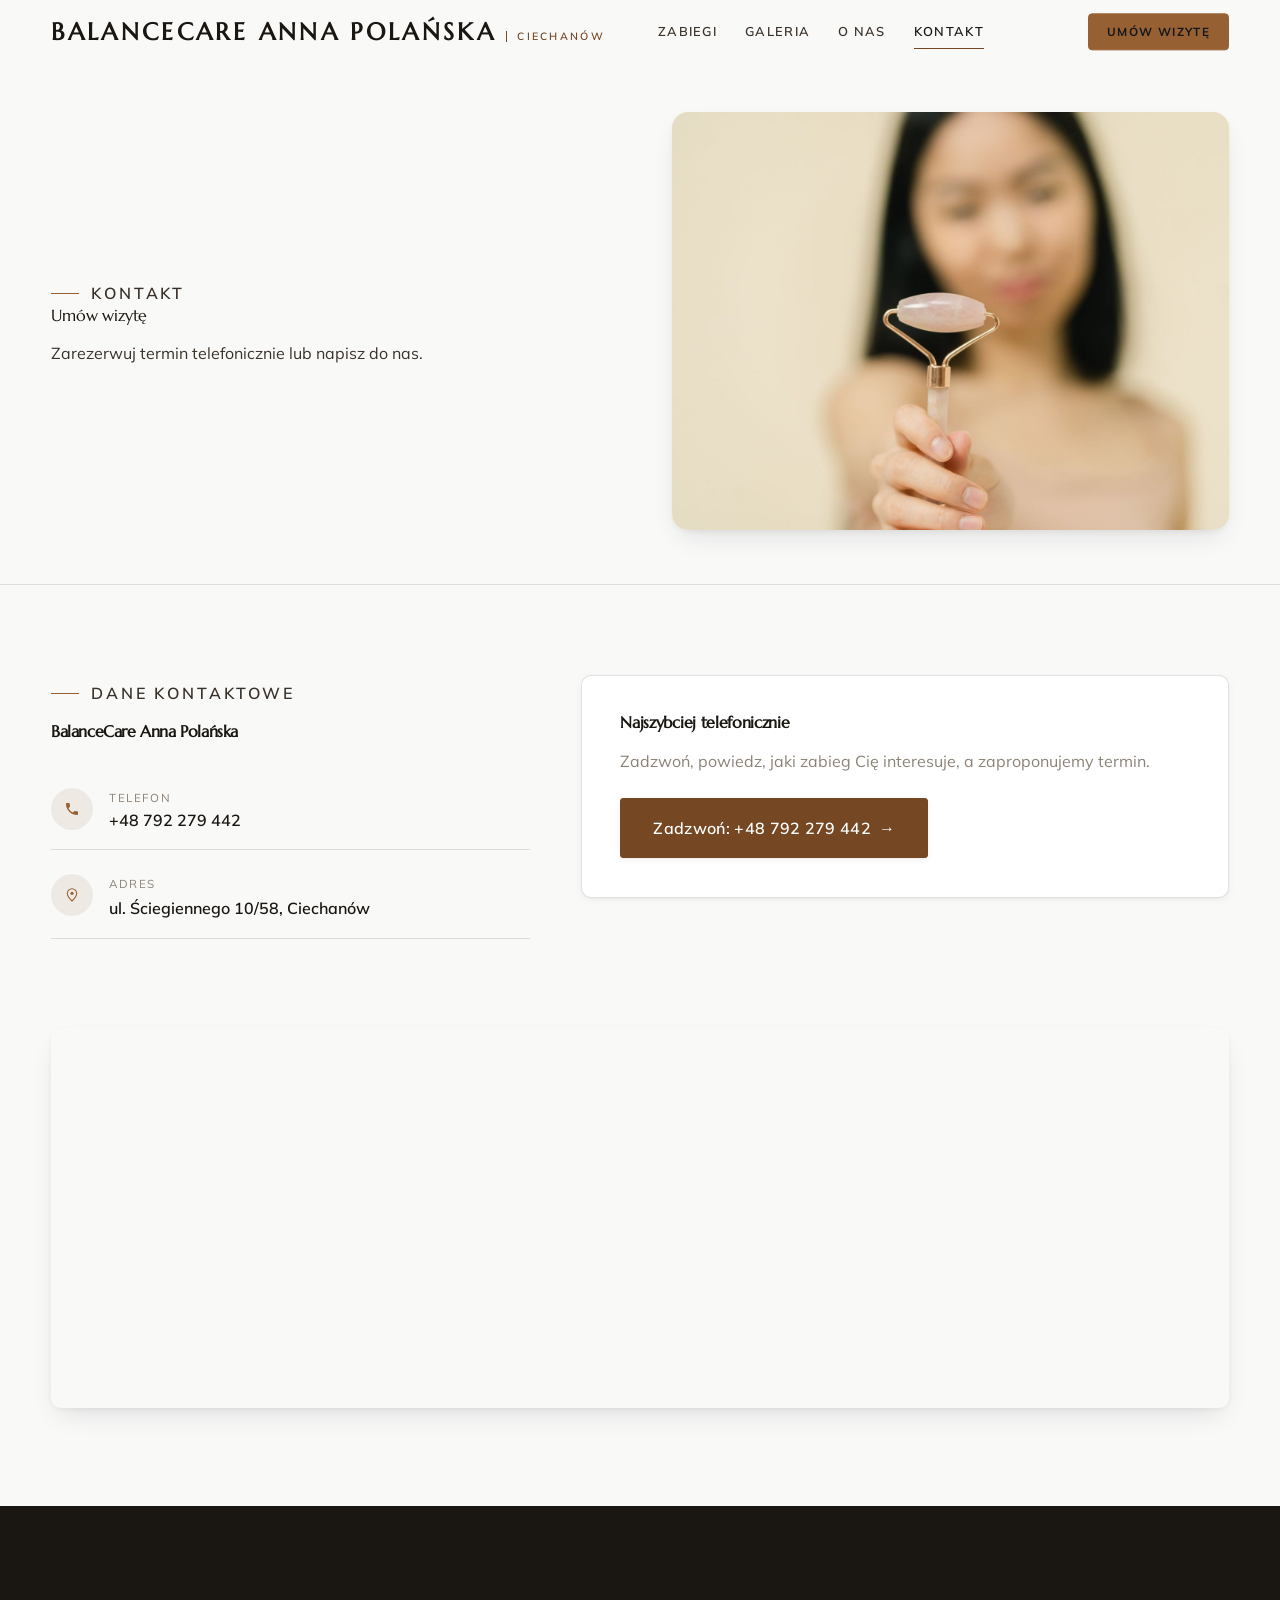
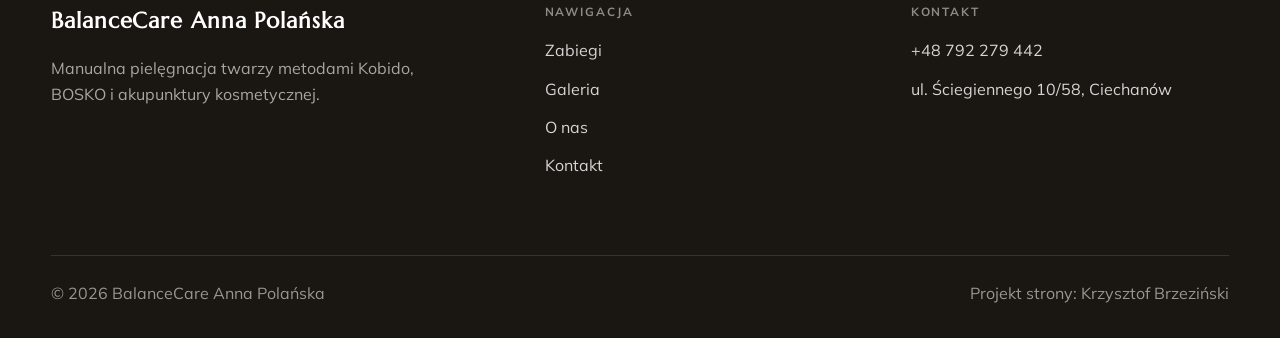
==== kontakt.html @ 8b0e12c5 "Strona demo: balance-care-anna-polanska" ====
<!DOCTYPE html>
<html lang="pl">
<head>
<meta charset="UTF-8">
<meta name="viewport" content="width=device-width, initial-scale=1.0">
<title>Kontakt - BalanceCare Anna Polańska</title>
<meta name="description" content="Kontakt BalanceCare Anna Polańska - ul. Ściegiennego 10/58, Ciechanów">
<link rel="preconnect" href="https://fonts.googleapis.com">
<link rel="preconnect" href="https://fonts.gstatic.com" crossorigin>
<link href="https://fonts.googleapis.com/css2?family=Marcellus&family=Mulish:wght@400;500;600;700&display=swap" rel="stylesheet">
<link rel="stylesheet" href="assets/styles.css">
</head>
<body>

<header class="nav">
  <div class="wrap nav-inner">
    <a class="brand" href="index.html"><span class="name">BalanceCare Anna Polańska</span><span class="sub">Ciechanów</span></a>
    <nav class="nav-links">
      <a href="oferta.html">Zabiegi</a>
      <a href="realizacje.html">Galeria</a>
      <a href="o-nas.html">O nas</a>
      <a href="kontakt.html" class="active">Kontakt</a>
      <a href="kontakt.html" class="btn btn-accent">Umów wizytę</a>
    </nav>
    <button class="nav-toggle" aria-label="Menu"><span></span><span></span><span></span></button>
  </div>
</header>

<section class="pagehead pagehead-soft">
  <div class="wrap">
    <figure class="ph-fig reveal"><img src="img/g2.jpg" alt="BalanceCare Anna Polańska - Umów wizytę" loading="lazy"></figure>
    <div class="ph-copy reveal">
      <span class="eyebrow">Kontakt</span>
      <h1>Umów wizytę</h1>
      <p>Zarezerwuj termin telefonicznie lub napisz do nas.</p>
    </div>
  </div>
</section>
<section>
  <div class="wrap contact-grid">
    <div class="reveal">
      <span class="eyebrow">Dane kontaktowe</span>
      <h2 style="margin:var(--space-4) 0 var(--space-6)">BalanceCare Anna Polańska</h2>
      <div class="info-list">
        <div class="info-row"><div class="ic"><svg class="ico-tel" width="16" height="16" viewBox="0 0 24 24" fill="none" aria-hidden="true"><path d="M6.6 10.8a15.5 15.5 0 0 0 6.6 6.6l2.2-2.2a1 1 0 0 1 1-.24 11.4 11.4 0 0 0 3.6.58 1 1 0 0 1 1 1V20a1 1 0 0 1-1 1A17 17 0 0 1 3 4a1 1 0 0 1 1-1h3.5a1 1 0 0 1 1 1c0 1.25.2 2.46.58 3.6a1 1 0 0 1-.25 1l-2.23 2.2Z" fill="currentColor"/></svg></div><div><div class="lbl">Telefon</div><a class="val" href="tel:+48792279442">+48 792 279 442</a></div></div>
        <div class="info-row"><div class="ic"><svg class="ico-pin" width="16" height="16" viewBox="0 0 24 24" fill="none" aria-hidden="true"><path d="M12 21s7-6.1 7-11.5A7 7 0 0 0 5 9.5C5 14.9 12 21 12 21Z" stroke="currentColor" stroke-width="1.6" fill="none"/><circle cx="12" cy="9.5" r="2.4" fill="currentColor"/></svg></div><div><div class="lbl">Adres</div><div class="val">ul. Ściegiennego 10/58, Ciechanów</div></div></div>
      </div>
    </div>
    <div class="reveal">
      <div class="form">
        <h3 style="margin-bottom:var(--space-4)">Najszybciej telefonicznie</h3>
        <p class="muted" style="margin-bottom:var(--space-5)">Zadzwoń, powiedz, jaki zabieg Cię interesuje, a zaproponujemy termin.</p>
        <a href="tel:+48792279442" class="btn btn-accent" style="justify-content:center">Zadzwoń: +48 792 279 442 <span class="arr">→</span></a>
      </div>
    </div>
  </div>
</section>
<section style="padding-top:0">
  <div class="wrap reveal">
    <iframe class="map" title="BalanceCare Anna Polańska - Ciechanów" src="https://maps.google.com/maps?q=52.8821559%2C20.5963844&z=15&output=embed" loading="lazy" referrerpolicy="no-referrer-when-downgrade"></iframe>
  </div>
</section>

<footer>
  <div class="wrap">
    <div class="foot-grid">
      <div class="foot-brand">
        <div class="name">BalanceCare Anna Polańska</div>
        <p>Manualna pielęgnacja twarzy metodami Kobido, BOSKO i akupunktury kosmetycznej.</p>
      </div>
      <div class="foot-col">
        <h4>Nawigacja</h4>
        <a href="oferta.html">Zabiegi</a>
        <a href="realizacje.html">Galeria</a>
        <a href="o-nas.html">O nas</a>
        <a href="kontakt.html">Kontakt</a>
      </div>
      <div class="foot-col">
        <h4>Kontakt</h4>
        <a href="tel:+48792279442">+48 792 279 442</a>
        <p>ul. Ściegiennego 10/58, Ciechanów</p>
      </div>
    </div>
    <div class="foot-bot">
      <span>© 2026 BalanceCare Anna Polańska</span>
      <span>Projekt strony: Krzysztof Brzeziński</span>
    </div>
  </div>
</footer>
<div class="sticky-reserve"><a class="sr-book" href="kontakt.html">Umów wizytę</a><a class="sr-call" href="tel:+48792279442" aria-label="Zadzwoń"><svg class="ico-tel" width="16" height="16" viewBox="0 0 24 24" fill="none" aria-hidden="true"><path d="M6.6 10.8a15.5 15.5 0 0 0 6.6 6.6l2.2-2.2a1 1 0 0 1 1-.24 11.4 11.4 0 0 0 3.6.58 1 1 0 0 1 1 1V20a1 1 0 0 1-1 1A17 17 0 0 1 3 4a1 1 0 0 1 1-1h3.5a1 1 0 0 1 1 1c0 1.25.2 2.46.58 3.6a1 1 0 0 1-.25 1l-2.23 2.2Z" fill="currentColor"/></svg></a></div>

<script src="assets/main.js"></script>
</body>
</html>
---- assets/styles.css ----
/* ============================================================
   STOLBASZ — premium, architektoniczny B2B fit-out
   Jasna paleta, zero brązu. System wg premium-web-craft.
   Projekt strony: Krzysztof Brzeziński
   ============================================================ */

:root{
  /* PALETA — jasna, architektoniczna, chłodna */
  --paper:#F6F1EA;          /* główne tło */
  --paper-2:#ECE2D3;        /* sekcje alternatywne (chłodny jasny szary) */
  --paper-3:#ECE2D3;        /* delikatne wypełnienia */
  --ink:#1A1611;            /* tekst główny — chłodny grafit */
  --ink-soft:#3A322A;       /* nagłówki drugorzędne */
  --muted:#8C8377;          /* tekst poboczny */
  --line:rgba(26,22,17,.12);/* hairline */
  --accent:#B0894B;         /* stonowany petrol-slate — jedyny akcent */
  --accent-d:#8C6C36;
  --accent-soft:rgba(176,137,75,.10);
  --dark:#1A1611;           /* sekcje ciemne (stopka/CTA) */

  /* ODSTĘPY — skala 4/8 */
  --space-1:4px; --space-2:8px; --space-3:12px; --space-4:16px; --space-5:24px;
  --space-6:32px; --space-7:48px; --space-8:64px; --space-9:96px; --space-10:128px;

  /* TYPOGRAFIA — fluid clamp() */
  --text-sm:clamp(.82rem,.8rem+.1vw,.9rem);
  --text-base:clamp(1rem,.97rem+.15vw,1.1rem);
  --text-lg:clamp(1.12rem,1.05rem+.3vw,1.3rem);
  --text-h3:clamp(1.2rem,1.1rem+.5vw,1.5rem);
  --text-h2:clamp(1.9rem,1.5rem+1.9vw,2.8rem);
  --text-h1:clamp(2.6rem,1.9rem+3.6vw,4.6rem);

  /* PROMIENIE — architektoniczne, raczej ostre */
  --r-sm:3px; --r-md:6px; --r-lg:10px;

  /* RUCH */
  --ease:cubic-bezier(.25,.46,.45,.94); --dur:.24s;

  /* CIENIE — miękkie, warstwowe */
  --sh-sm:0 1px 2px rgba(16,24,32,.04), 0 2px 8px rgba(16,24,32,.05);
  --sh-md:0 2px 6px rgba(16,24,32,.05), 0 12px 28px -8px rgba(16,24,32,.12);
  --sh-lg:0 6px 14px rgba(16,24,32,.07), 0 26px 56px -18px rgba(16,24,32,.22);

  --hairline:1px solid var(--line);

  --font-display:'Marcellus','Hanken Grotesk',serif;
  --font-body:'Mulish',sans-serif;
}

*{box-sizing:border-box;margin:0;padding:0}
html{scroll-behavior:smooth}
body{
  font-family:var(--font-body);
  font-size:var(--text-base);
  line-height:1.65;
  color:var(--ink);
  background:var(--paper);
  -webkit-font-smoothing:antialiased;
  text-rendering:optimizeLegibility;
}
img{max-width:100%;display:block}
a{color:inherit;text-decoration:none}

.wrap{width:min(92%,1180px);margin-inline:auto}
section{padding-block:clamp(52px,6.5vw,96px)}

h1,h2,h3{font-family:var(--font-display);font-weight:700;line-height:1.08;letter-spacing:-.02em;color:var(--ink)}
h1{font-size:var(--text-h1);letter-spacing:-.035em}
h2{font-size:var(--text-h2);letter-spacing:-.025em}
h3{font-size:var(--text-h3)}
p{max-width:65ch}

.eyebrow{
  font-family:var(--font-body);
  font-size:var(--text-sm);
  font-weight:600;
  letter-spacing:.18em;
  text-transform:uppercase;
  color:var(--accent);
  display:inline-flex;align-items:center;gap:var(--space-3);
}
.eyebrow::before{content:"";width:28px;height:1px;background:var(--accent);display:inline-block}

.muted{color:var(--muted)}
.lead{font-size:var(--text-lg);line-height:1.55;color:var(--ink-soft);max-width:50ch}

/* ---------- BUTTONS ---------- */
.btn{
  display:inline-flex;align-items:center;gap:var(--space-2);
  font-weight:600;font-size:var(--text-sm);letter-spacing:.02em;
  padding:var(--space-4) var(--space-6);
  border-radius:var(--r-sm);
  transition:transform var(--dur) var(--ease),box-shadow var(--dur) var(--ease),background var(--dur) var(--ease);
  cursor:pointer;border:1px solid transparent;
}
.btn-accent{background:var(--accent);color:#fff;box-shadow:var(--sh-sm)}
.btn-accent:hover{background:var(--accent-d);transform:translateY(-2px);box-shadow:var(--sh-md)}
.btn-accent:active{transform:translateY(0);box-shadow:var(--sh-sm)}
.btn-ghost{background:transparent;color:var(--ink);border-color:var(--line)}
.btn-ghost:hover{border-color:var(--accent);color:var(--accent);transform:translateY(-2px)}
.btn-light{background:#fff;color:var(--ink);box-shadow:var(--sh-sm)}
.btn-light:hover{transform:translateY(-2px);box-shadow:var(--sh-md)}
.btn .arr{transition:transform var(--dur) var(--ease)}
.btn:hover .arr{transform:translateX(4px)}

/* ---------- NAV ---------- */
.nav{
  position:sticky;top:0;z-index:50;
  background:color-mix(in srgb,var(--paper) 88%,transparent);
  backdrop-filter:saturate(140%) blur(10px);
  border-bottom:var(--hairline);
}
.nav-inner{display:flex;align-items:center;justify-content:space-between;height:72px}
.brand{display:flex;flex-direction:column;line-height:1}
.brand .name{font-family:var(--font-display);font-weight:800;font-size:1.35rem;letter-spacing:.04em}
.brand .sub{font-size:.62rem;letter-spacing:.34em;text-transform:uppercase;color:var(--muted);margin-top:5px}
.nav-links{display:flex;align-items:center;gap:var(--space-6)}
.nav-links a{font-size:var(--text-sm);font-weight:500;color:var(--ink-soft);position:relative;padding-block:4px;transition:color var(--dur) var(--ease)}
.nav-links a::after{content:"";position:absolute;left:0;bottom:0;width:0;height:1.5px;background:var(--accent);transition:width var(--dur) var(--ease)}
.nav-links a:hover,.nav-links a.active{color:var(--ink)}
.nav-links a:hover::after,.nav-links a.active::after{width:100%}
.nav-links .btn{padding:var(--space-2) var(--space-5)}
/* przyciski w nav: właściwy kolor (przebij .nav-links a) + bez podkreślenia */
.nav-links a.btn-accent{color:#fff}
.nav-links a.btn-ghost,.nav-links a.btn-light{color:var(--ink)}
.nav-links a.btn::after{display:none}
.nav-toggle{display:none;background:none;border:none;cursor:pointer;flex-direction:column;gap:5px;padding:8px}
.nav-toggle span{width:24px;height:2px;background:var(--ink);transition:var(--dur)}

/* ---------- HERO (split) ---------- */
.hero{position:relative;overflow:hidden;border-bottom:var(--hairline)}
.hero-grid{display:grid;grid-template-columns:1.05fr .95fr;gap:clamp(24px,4vw,60px);align-items:center;
  padding-block:clamp(36px,4.5vw,64px)}
.hero-copy .eyebrow{margin-bottom:var(--space-5)}
.hero-copy h1{margin-bottom:var(--space-5)}
.hero-copy .lead{margin-bottom:var(--space-7)}
.hero-actions{display:flex;flex-wrap:wrap;gap:var(--space-4)}
.hero-art{position:relative;aspect-ratio:4/3;border-radius:var(--r-lg);overflow:hidden;box-shadow:var(--sh-lg)}
.hero-art img{width:100%;height:100%;object-fit:cover}
.hero-art::after{content:"";position:absolute;inset:0;background:linear-gradient(180deg,transparent 55%,rgba(18,24,28,.28))}
.hero-badge{position:absolute;left:var(--space-5);bottom:var(--space-5);z-index:2;
  background:rgba(252,252,251,.94);backdrop-filter:blur(4px);
  border-radius:var(--r-md);padding:var(--space-4) var(--space-5);box-shadow:var(--sh-md);max-width:78%}
.hero-badge strong{display:block;font-family:var(--font-display);font-size:1rem;letter-spacing:-.01em}
.hero-badge span{font-size:var(--text-sm);color:var(--muted)}

/* ---------- HERO duży / kinowy (strona główna) ---------- */
.hero-cine{position:relative;min-height:clamp(560px,82vh,840px);min-height:clamp(560px,82svh,840px);display:flex;align-items:center;overflow:hidden;border-bottom:var(--hairline)}
.hero-cine>img{position:absolute;inset:0;width:100%;height:100%;object-fit:cover;z-index:0}
.hero-cine::after{content:"";position:absolute;inset:0;z-index:1;
  background:linear-gradient(95deg,rgba(13,18,23,.86) 0%,rgba(13,18,23,.64) 32%,rgba(13,18,23,.24) 62%,rgba(13,18,23,.04) 100%)}
.hero-cine .wrap{position:relative;z-index:2;padding-block:var(--space-8)}
.hero-cine .hero-copy{max-width:660px}
.hero-cine .eyebrow{color:#fff;margin-bottom:var(--space-5)}
.hero-cine .eyebrow::before{background:#fff}
.hero-cine h1{color:#fff;margin-bottom:var(--space-5);font-size:clamp(2.9rem,2rem+4.4vw,5.2rem)}
.hero-cine .lead{color:rgba(255,255,255,.92);max-width:48ch;margin-bottom:var(--space-7)}
.hero-cine .hero-actions{display:flex;flex-wrap:wrap;gap:var(--space-4)}
@media(max-width:680px){
  .hero-cine{min-height:clamp(520px,76vh,640px);min-height:clamp(520px,76svh,640px);align-items:flex-end}
  .hero-cine::after{background:linear-gradient(0deg,rgba(13,18,23,.9) 6%,rgba(13,18,23,.45) 55%,rgba(13,18,23,.25) 100%)}
  .hero-cine .wrap{padding-bottom:var(--space-9)}
}

/* full-bleed hero variant (podstrony) */
.pagehead{position:relative;min-height:46vh;min-height:46svh;display:flex;align-items:flex-end;overflow:hidden;border-bottom:var(--hairline)}
.pagehead img{position:absolute;inset:0;width:100%;height:100%;object-fit:cover}
.pagehead::after{content:"";position:absolute;inset:0;background:linear-gradient(180deg,rgba(18,24,28,.25),rgba(18,24,28,.62))}
.pagehead .wrap{position:relative;z-index:2;padding-block:var(--space-9);color:#fff}
.pagehead h1{color:#fff;max-width:18ch}
.pagehead .eyebrow{color:#fff}
.pagehead .eyebrow::before{background:#fff}
.pagehead p{color:rgba(255,255,255,.86);margin-top:var(--space-4);max-width:54ch}

/* ---------- STRIP (pasek skrótów / liczby) ---------- */
.strip{background:var(--dark);color:#fff}
.strip .wrap{display:grid;grid-template-columns:repeat(4,1fr);gap:var(--space-6);padding-block:var(--space-8)}
.strip .item .k{font-family:var(--font-display);font-size:clamp(1.6rem,1.2rem+1.4vw,2.4rem);font-weight:800;letter-spacing:-.02em;color:#fff}
.strip .item .v{font-size:var(--text-sm);color:rgba(255,255,255,.66);margin-top:var(--space-2);line-height:1.45}
.strip .item{border-left:2px solid var(--accent);padding-left:var(--space-5)}

/* ---------- SECTION HEAD ---------- */
.head{max-width:48rem;margin-bottom:var(--space-8)}
.head.center{margin-inline:auto;text-align:center}
.head .eyebrow{margin-bottom:var(--space-4)}
.head h2{margin-bottom:var(--space-4)}
.head p{color:var(--muted);font-size:var(--text-lg);line-height:1.55}
.head.center p{margin-inline:auto}

/* ---------- INTRO SPLIT ---------- */
.split{display:grid;grid-template-columns:.92fr 1.08fr;gap:clamp(28px,5vw,80px);align-items:center}
.split.rev{grid-template-columns:1.08fr .92fr}
.split.rev .split-art{order:-1}
.split-art{position:relative;aspect-ratio:5/4;border-radius:var(--r-lg);overflow:hidden;box-shadow:var(--sh-lg)}
.split-art img{width:100%;height:100%;object-fit:cover}
.split-copy h2{margin-bottom:var(--space-5)}
.split-copy p+p{margin-top:var(--space-4)}
.split-copy .btn{margin-top:var(--space-6)}

/* ---------- SERVICES (zakres) ---------- */
.svc-grid{display:grid;grid-template-columns:repeat(auto-fit,minmax(280px,1fr));gap:var(--space-5)}
.svc{background:#fff;border:var(--hairline);border-radius:var(--r-md);padding:var(--space-7) var(--space-6);
  transition:transform var(--dur) var(--ease),box-shadow var(--dur) var(--ease),border-color var(--dur) var(--ease);
  position:relative;overflow:hidden}
.svc::before{content:"";position:absolute;left:0;top:0;width:3px;height:0;background:var(--accent);transition:height var(--dur) var(--ease)}
.svc:hover{transform:translateY(-4px);box-shadow:var(--sh-md);border-color:transparent}
.svc:hover::before{height:100%}
.svc .ic{font-family:var(--font-display);font-size:.8rem;font-weight:700;letter-spacing:.12em;color:var(--accent);margin-bottom:var(--space-4)}
.svc h3{margin-bottom:var(--space-3);font-size:1.22rem}
.svc p{color:var(--muted);font-size:var(--text-base);line-height:1.6}

/* big detailed service rows */
.svc-row{display:grid;grid-template-columns:.8fr 1.2fr;gap:clamp(20px,4vw,60px);align-items:center;padding-block:var(--space-8)}
.svc-row+.svc-row{border-top:var(--hairline)}
.svc-row.rev{grid-template-columns:1.2fr .8fr}
.svc-row.rev .svc-row-art{order:-1}
.svc-row-art{aspect-ratio:4/3;border-radius:var(--r-md);overflow:hidden;box-shadow:var(--sh-md)}
.svc-row-art img{width:100%;height:100%;object-fit:cover}
.svc-row h3{font-size:1.5rem;margin-bottom:var(--space-4)}
.svc-row .num{font-family:var(--font-display);font-size:.85rem;font-weight:700;letter-spacing:.14em;color:var(--accent);display:block;margin-bottom:var(--space-3)}
.svc-row ul{list-style:none;margin-top:var(--space-4);display:flex;flex-direction:column;gap:var(--space-2)}
.svc-row li{position:relative;padding-left:var(--space-5);color:var(--muted);font-size:var(--text-base)}
.svc-row li::before{content:"";position:absolute;left:0;top:.62em;width:8px;height:1px;background:var(--accent)}

/* ---------- GALLERY (realizacje) ---------- */
.gallery{display:grid;grid-template-columns:repeat(12,1fr);gap:var(--space-4);grid-auto-rows:200px}
/* GALERIA MASONRY — pionowe zdjęcia (portrety beauty/wellness) bez przycinania: kolumny, height auto */
.gallery-masonry{column-count:3;column-gap:var(--space-4)}
@media(max-width:900px){.gallery-masonry{column-count:2}}
@media(max-width:560px){.gallery-masonry{column-count:1}}
.gallery-masonry .m-tile{break-inside:avoid;margin:0 0 var(--space-4);padding:0;position:relative;overflow:hidden;border-radius:var(--r-md);border:1px solid var(--line)}
.gallery-masonry .m-tile img{width:100%;height:auto;display:block}
.gallery-masonry .m-tile .cap{position:absolute;left:0;right:0;bottom:0;padding:var(--space-4);color:#fff;background:linear-gradient(0deg,rgba(0,0,0,.55),transparent);font-size:var(--text-sm)}
.gallery-masonry .m-tile .cap small{display:block;font-weight:400;opacity:.78;letter-spacing:.04em;text-transform:uppercase;font-size:.66rem;margin-top:3px}
.tile{position:relative;overflow:hidden;border-radius:var(--r-md);box-shadow:var(--sh-sm);
  transition:transform var(--dur) var(--ease),box-shadow var(--dur) var(--ease)}
.tile img{width:100%;height:100%;object-fit:cover;transition:transform .6s var(--ease)}
.tile:hover{box-shadow:var(--sh-md)}
.tile:hover img{transform:scale(1.05)}
.tile .cap{position:absolute;left:0;right:0;bottom:0;padding:var(--space-5) var(--space-4) var(--space-4);
  background:linear-gradient(transparent,rgba(18,24,28,.78));color:#fff;
  font-size:var(--text-sm);font-weight:600;letter-spacing:.01em;
  opacity:0;transform:translateY(8px);transition:var(--dur) var(--ease)}
.tile:hover .cap{opacity:1;transform:translateY(0)}
.tile .cap small{display:block;font-weight:400;opacity:.78;letter-spacing:.04em;text-transform:uppercase;font-size:.66rem;margin-top:3px}
/* bento spans */
.t-wide{grid-column:span 6}
.t-tall{grid-column:span 6;grid-row:span 2}
.t-std{grid-column:span 6}
.t-third{grid-column:span 4}
.t-two3{grid-column:span 8}

/* ---------- TRUST / WIARYGODNOŚĆ ---------- */
.trust{background:var(--paper-2)}
.trust-grid{display:grid;grid-template-columns:repeat(auto-fit,minmax(240px,1fr));gap:var(--space-5);margin-top:var(--space-7)}
.trust-card{background:#fff;border-radius:var(--r-md);padding:var(--space-7) var(--space-6);box-shadow:var(--sh-sm);border-top:3px solid var(--accent)}
.trust-card .big{font-family:var(--font-display);font-size:clamp(1.8rem,1.3rem+1.6vw,2.6rem);font-weight:800;letter-spacing:-.02em;color:var(--ink);line-height:1}
.trust-card h3{font-size:1.12rem;margin:var(--space-3) 0 var(--space-2)}
.trust-card p{color:var(--muted);font-size:var(--text-base);line-height:1.55}

/* ---------- CTA band ---------- */
.cta{background:var(--dark);color:#fff;position:relative;overflow:hidden}
.cta .wrap{display:grid;grid-template-columns:1.4fr .6fr;gap:var(--space-7);align-items:center;position:relative;z-index:2}
.cta h2{color:#fff;max-width:20ch}
.cta p{color:rgba(255,255,255,.74);margin-top:var(--space-4)}
.cta-actions{display:flex;flex-direction:column;gap:var(--space-3);align-items:flex-start}
.cta::before{content:"";position:absolute;right:-80px;top:-80px;width:360px;height:360px;border-radius:50%;
  background:radial-gradient(circle,var(--accent-soft),transparent 70%)}

/* ---------- CONTACT ---------- */
.contact-grid{display:grid;grid-template-columns:.85fr 1.15fr;gap:clamp(28px,4vw,56px);align-items:start}
.info-list{display:flex;flex-direction:column;gap:var(--space-2)}
.info-row{display:flex;gap:var(--space-4);align-items:flex-start;padding-block:var(--space-4);border-bottom:var(--hairline)}
.info-row .ic{flex:none;width:42px;height:42px;display:grid;place-items:center;border-radius:50%;
  background:var(--accent-soft);color:var(--accent);font-size:1.05rem}
.info-row .lbl{font-size:.72rem;letter-spacing:.14em;text-transform:uppercase;color:var(--muted)}
.info-row .val{font-weight:600;font-size:var(--text-base);margin-top:2px}
.info-row a.val:hover{color:var(--accent)}
.map{border:none;border-radius:var(--r-lg);box-shadow:var(--sh-md);width:100%;height:100%;min-height:380px;filter:grayscale(.2) contrast(1.02)}
.form{background:#fff;border:var(--hairline);border-radius:var(--r-lg);padding:clamp(24px,3vw,40px);box-shadow:var(--sh-sm)}
.form .fld{margin-bottom:var(--space-5)}
.form label{display:block;font-size:var(--text-sm);font-weight:600;margin-bottom:var(--space-2)}
.form input,.form textarea{width:100%;font-family:inherit;font-size:var(--text-base);color:var(--ink);
  padding:var(--space-4);border:var(--hairline);border-radius:var(--r-sm);background:var(--paper);transition:border-color var(--dur)}
.form input:focus,.form textarea:focus{outline:none;border-color:var(--accent);background:#fff}
.form textarea{resize:vertical;min-height:120px}
.form .note{font-size:var(--text-sm);color:var(--muted);margin-top:var(--space-3)}

/* ---------- FOOTER ---------- */
footer{background:var(--dark);color:#fff;padding-block:var(--space-9) var(--space-6)}
.foot-grid{display:grid;grid-template-columns:1.4fr 1fr 1fr;gap:var(--space-7);margin-bottom:var(--space-8)}
.foot-brand .name{font-family:var(--font-display);font-weight:800;font-size:1.4rem;letter-spacing:.04em}
.foot-brand p{color:rgba(255,255,255,.62);margin-top:var(--space-4);font-size:var(--text-base);max-width:38ch}
.foot-col h4{font-size:.74rem;letter-spacing:.16em;text-transform:uppercase;color:rgba(255,255,255,.5);margin-bottom:var(--space-4)}
.foot-col a,.foot-col p{display:block;color:rgba(255,255,255,.82);font-size:var(--text-base);margin-bottom:var(--space-3)}
.foot-col a:hover{color:#fff}
.foot-bot{border-top:1px solid rgba(255,255,255,.12);padding-top:var(--space-5);display:flex;justify-content:space-between;flex-wrap:wrap;gap:var(--space-3);
  font-size:var(--text-sm);color:rgba(255,255,255,.55)}
.foot-bot a:hover{color:#fff}

/* ---------- REVEAL ---------- */
.reveal{opacity:0;transform:translateY(22px);transition:opacity .6s var(--ease),transform .6s var(--ease)}
.reveal.in{opacity:1;transform:none}

/* ---------- RESPONSIVE ---------- */
@media(max-width:920px){
  .hero-grid,.split,.split.rev,.svc-row,.svc-row.rev,.cta .wrap,.contact-grid,.foot-grid{grid-template-columns:1fr}
  .split.rev .split-art,.svc-row.rev .svc-row-art{order:0}
  .hero-art{aspect-ratio:16/10;max-height:420px}
  .strip .wrap{grid-template-columns:repeat(2,1fr);gap:var(--space-7)}
  .gallery{grid-auto-rows:180px}
  .t-wide,.t-tall,.t-std,.t-third,.t-two3{grid-column:span 6}
  .t-tall{grid-row:span 1}
  .cta-actions{flex-direction:row;flex-wrap:wrap}
  .foot-grid{gap:var(--space-6)}
}
@media(max-width:680px){
  .nav-links{position:fixed;inset:72px 0 auto 0;background:var(--paper);flex-direction:column;align-items:stretch;
    gap:0;padding:var(--space-4) 6%;border-bottom:var(--hairline);box-shadow:var(--sh-md);
    transform:translateY(-120%);transition:transform var(--dur) var(--ease)}
  .nav-links.open{transform:translateY(0)}
  .nav-links a{padding-block:var(--space-4);border-bottom:var(--hairline)}
  .nav-links .btn{margin-top:var(--space-3);justify-content:center}
  .nav-toggle{display:flex}
  .strip .wrap{grid-template-columns:1fr}
  .gallery{grid-template-columns:repeat(6,1fr)}
  .foot-grid{grid-template-columns:1fr}
}
@media(prefers-reduced-motion:reduce){
  *{animation-duration:.01ms!important;transition:none!important}
  .reveal{opacity:1!important;transform:none!important}
  html{scroll-behavior:auto}
}

/* ============================================================
   PREMIUM LAYER — destylat deep-researchu branż (anty-AI, spokój).
   Zmienne STOLBASZ (--accent/--ink/--paper/--line/--dark). Ruch ledwo
   zauważalny, krzywa cubic-bezier(.16,.84,.44,1); prefers-reduced-motion
   pokryte blanketem wyżej. Karty hairline zamiast cieni = #1 sygnał „nie-AI".
   ============================================================ */

/* więcej oddechu między sekcjami (liderzy: 110-130px) */
section{padding-block:clamp(64px,8vw,128px)}

/* 1) Aksamitny reveal — dłuższa, miękka krzywa zamiast „skoku" */
.reveal{transition:opacity .9s cubic-bezier(.16,.84,.44,1),transform .9s cubic-bezier(.16,.84,.44,1);will-change:opacity,transform}
/* stagger TYLKO w galerii (tam pozycja = porządek dzieci) */
.gallery .reveal:nth-child(2){transition-delay:.07s}
.gallery .reveal:nth-child(3){transition-delay:.14s}
.gallery .reveal:nth-child(4){transition-delay:.21s}
.gallery .reveal:nth-child(5){transition-delay:.28s}
.gallery .reveal:nth-child(6){transition-delay:.35s}

/* 2) Hero STATYCZNY na .hero-cine — Ken Burns CAŁKIEM WYŁĄCZONY 26.06 (3. zgłoszenie Szymona).
   GENEZA: animowanie scale na <img> hero z teksturami (cegły/framugi) re-samplinguje obraz
   klatka po klatce → na części ekranów drobne drganie/shimmer = „heroshot się trzęsie".
   translateY usunięto wcześniej, scale-only + will-change/GPU NIE wystarczyły do GWARANCJI gładkości.
   Krzysztof zażądał pewności („make sure, że błąd się nie pojawi") > efekt. Zero animacji = 0% drgania.
   Delikatny zoom zostaje TYLKO w pełnoekranowych hero gastro/studio (hg-bg/hs-bg — tło, inny
   mechanizm, chwalone, nigdy nie zgłaszane). NIE wracać do KB na .hero-cine bez realnego testu
   na sprzęcie klienta — to ryzyko regresji „trzęsienia”. */
/* BEZPIECZNY "wow" na hero = jednorazowy FADE-IN (opacity), nie zoom.
   opacity nie dotyka bitmapy → gładkie na KAŻDYM zdjęciu/ekranie/GPU, zero ryzyka migotania.
   Geometryczny ruch (scale/translate) na .hero-cine jest ZAKAZANY (bramka pilnuje). */
@keyframes heroFade{from{opacity:0}to{opacity:1}}
.hero-cine>img{transform:none;animation:heroFade 1.1s ease-out both}

/* 3) Akcentowy hairline pod nagłówkiem sekcji, który „rysuje się" przy wejściu */
.head h2{position:relative;padding-bottom:18px}
.head h2::after{content:"";position:absolute;left:0;bottom:0;height:1px;width:0;background:var(--accent);transition:width 1s cubic-bezier(.16,.84,.44,1) .15s}
.head.center h2::after{left:50%;transform:translateX(-50%)}
.head.reveal.in h2::after,.head.center.reveal.in h2::after{width:54px}

/* 4) Karty HAIRLINE zamiast cieni/zaokrągleń (najmocniejszy anty-AI detal) */
.svc{background:transparent;border:1px solid var(--line);border-radius:var(--r-sm);box-shadow:none}
.svc:hover{box-shadow:none;border-color:var(--accent);transform:translateY(-3px)}
.trust-card{background:transparent;box-shadow:none;border:1px solid var(--line);border-top:2px solid var(--accent);border-radius:var(--r-sm)}
.tile{box-shadow:none;border-radius:var(--r-sm)}
.tile:hover{box-shadow:none}

/* 5) Sticky-nav kondensuje się po przewinięciu (sygnał dopracowania) */
.nav{transition:box-shadow .4s ease,background .4s ease}
.nav.is-stuck{box-shadow:0 1px 0 var(--line),0 14px 30px -24px rgba(0,0,0,.45)}
.nav-inner{transition:height .35s var(--ease)}
.nav.is-stuck .nav-inner{height:60px}

/* 6) MANIFESTO — pełnoekranowy cytat-bohater (zastępuje generyczne „Dlaczego my") */
.manifesto{background:var(--paper-2);text-align:center}
.manifesto .wrap{max-width:60rem}
.manifesto p{font-family:var(--font-display);font-style:italic;font-size:clamp(1.6rem,1rem+2.4vw,2.8rem);line-height:1.32;color:var(--ink-soft);margin-inline:auto;max-width:26ch;position:relative;padding-top:var(--space-8)}
.manifesto p::before{content:"";position:absolute;top:0;left:50%;transform:translateX(-50%);width:54px;height:1px;background:var(--accent)}
.manifesto p span{color:var(--accent);font-style:italic}

/* 7) GATEWAYS — 3 duże bramy-zdjęcia (zamiast paska menu usług) */
.gateways{display:grid;grid-template-columns:repeat(3,1fr);gap:var(--space-4)}
.gateway{position:relative;aspect-ratio:3/4;overflow:hidden;border-radius:var(--r-sm);display:block}
.gateway img{width:100%;height:100%;object-fit:cover;transition:transform .8s var(--ease),filter .5s var(--ease)}
.gateway::after{content:"";position:absolute;inset:0;background:linear-gradient(180deg,transparent 38%,rgba(18,24,28,.74))}
.gateway:hover img{transform:scale(1.05);filter:brightness(1.05)}
.gateway .g-ttl{position:absolute;left:0;right:0;bottom:0;z-index:2;padding:var(--space-6) var(--space-5);color:#fff;font-family:var(--font-display);font-size:1.45rem;letter-spacing:-.01em;line-height:1.15}
.gateway .g-ttl small{display:block;font-family:var(--font-body);font-size:var(--text-sm);font-weight:400;opacity:.82;letter-spacing:.03em;margin-top:5px}
@media(max-width:760px){.gateways{grid-template-columns:1fr}.gateway{aspect-ratio:16/10}}

/* 8) LOGO klienta w nagłówku (gdy podane --logo) */
/* 52px domyślnie (feedback Bartka 06.07.2026: 40px ginęło, uwaga padła 3x; ~56px sprawdzone na żywym demie anna-borowiec-makeup) */
.brand-logo{height:64px;width:auto;max-width:300px;object-fit:contain;display:block}
.nav.is-stuck .brand-logo{height:52px}
@media(max-width:680px){.brand-logo{height:46px;max-width:210px}}

/* === rodzina: wellness === */
/* ============================================================
   RODZINA: WELLNESS (beauty / spa / head spa / masaż / kosmetologia)
   Doklejane NA WIERZCH base.css. Skin beauty (Fraunces + śliwka) lub spa (Marcellus + złoto).
   Filozofia: ATMOSFERA + ZADBANIE O SIEBIE + "Umów wizytę". Miękko, zmysłowo, spokojnie.
   Tokeny TYLKO istniejące. Ceny/zabiegi/specjaliści/before-after tylko realne.
   ============================================================ */

/* --- Miększe, eleganckie karty --- */
.svc,.trust-card,.tile,.gateway,.split-art,.svc-row-art{border-radius:var(--r-lg)}

/* --- CENNIK / ZABIEGI (kategorie; ceny tylko gdy realne) - reuzyte z gastro --- */
.menu-sec{background:var(--paper-2)}
.menu-cats{display:grid;grid-template-columns:repeat(2,1fr);gap:var(--space-7) var(--space-8);max-width:62rem;margin:0 auto}
.menu-cat{border-top:1px solid var(--accent);padding-top:var(--space-4)}
.menu-cat h3{font-family:var(--font-display);font-size:1.35rem;letter-spacing:.01em;margin-bottom:var(--space-3)}
.menu-cat p{color:var(--muted);font-size:var(--text-base);line-height:1.65}
.menu-note{text-align:center;color:var(--muted);font-size:var(--text-sm);margin-top:var(--space-8);max-width:52ch;margin-inline:auto}
@media(max-width:760px){.menu-cats{grid-template-columns:1fr;gap:var(--space-6)}}

/* --- ZESPÓŁ / SPECJALISTKI (renderowane TYLKO z realnych danych) - reuzyte z kliniki --- */
.zespol-grid{display:grid;grid-template-columns:repeat(auto-fit,minmax(15rem,1fr));gap:var(--space-6)}
.doc{margin:0;background:var(--paper);border:1px solid var(--line);border-radius:var(--r-lg);overflow:hidden;
  transition:transform .3s var(--ease),box-shadow .3s var(--ease)}
.doc:hover{transform:translateY(-5px);box-shadow:var(--sh-md)}
.doc-photo{aspect-ratio:4/5;overflow:hidden;background:var(--paper-2)}
.doc-photo img{width:100%;height:100%;object-fit:cover;transition:transform .6s var(--ease)}
.doc:hover .doc-photo img{transform:scale(1.04)}
.doc figcaption{padding:var(--space-5)}
.doc-role{display:inline-block;font-size:.72rem;font-weight:700;letter-spacing:.14em;text-transform:uppercase;
  color:var(--accent);margin-bottom:var(--space-2)}
.doc-name{font-family:var(--font-display);font-size:1.15rem;margin-bottom:var(--space-2);line-height:1.2}
.doc-bio{color:var(--muted);font-size:var(--text-sm);line-height:1.55}

/* --- STICKY "Umów wizytę" (mobile) --- */
.sticky-reserve{display:none}
@media(max-width:820px){
  .sticky-reserve{display:flex;position:fixed;left:0;right:0;bottom:0;z-index:90;
    background:var(--line);box-shadow:0 -6px 20px -10px rgba(0,0,0,.4)}
  .sticky-reserve a{padding:15px 8px;text-align:center;font-weight:700;font-size:.95rem;letter-spacing:.01em}
  .sr-book{flex:1;background:var(--accent);color:#fff}
  .sr-call{width:60px;background:var(--paper);color:var(--ink);font-size:1.15rem;border-left:1px solid var(--line)}
  body{padding-bottom:56px}
}

/* ============================================================
   FAZA 3 - OSOBNY UKŁAD WELLNESS (research wf_840d7930 + krytyka z policzonym WCAG). Doklejane na wierzch.
   Tożsamość: SPOKÓJ / ODDECH / ZMYSŁOWOŚĆ - jasno, miękko, editorialowo. Przeciwieństwo techniki DOM i dramatu AUTO.
   ============================================================ */

/* --- P0 KONTRAST (krytyka policzyła WCAG na skórkach): naprawy, bo predeploy NIE testuje kontrastu --- */
/* CTA na akcencie: spa złoto #B0894B + biel = 3.22 FAIL -> tło accent-d (ciemniejsze) = PASS */
.btn-accent{background:var(--accent-d);border-color:var(--accent-d);color:#fff}
.btn-accent:hover{background:var(--accent);border-color:var(--accent);color:#fff}
.sticky-reserve .sr-book{background:var(--accent-d);color:#fff}
/* eyebrow TEKST = ink-soft (akcent jako tekst na cream pada 2.5-2.9); kreska ::before zostaje akcentowa (dekoracja) */
.eyebrow{color:var(--ink-soft)}
.eyebrow::before{background:var(--accent)}
/* opisy mutedem na paper-2 padają (2.8-2.9) -> ink-soft */
.menu-cat p,.menu-note,.doc-bio,.cn-desc,.ryt-copy p{color:var(--ink-soft)}

/* --- Miękkie krzywizny: cap 16px (nie 22 = "karta z apki"); delikatny hover (bez ostrego lift) --- */
.svc,.trust-card,.tile,.gateway,.split-art,.svc-row-art,.doc,.hs-fig,.ph-fig{border-radius:16px}
.doc:hover{transform:translateY(-3px);box-shadow:var(--sh-sm)}
section{padding-block:clamp(74px,10vh,124px)}   /* nieco więcej oddechu niż reszta rodzin */

/* (NAV usunięty - generuje go silnik multipage.py: _nav_css + sekcja "NAV NOBU (silnik): wellness") */

/* === HERO WELLNESS: editorial SPLIT na bieli, zdjęcie OPRAWIONE (offset passe-partout), STATYCZNE (bez Ken Burns) === */
.hero-spa{position:relative;background:var(--paper);padding-top:clamp(6.5rem,12vh,9rem);padding-bottom:clamp(3rem,8vh,6rem)}
.hero-spa .wrap{display:grid;grid-template-columns:1.05fr 1fr;gap:clamp(2rem,5vw,5rem);align-items:center}
.hs-copy{max-width:46ch}
.hs-claim{font-family:var(--font-display);font-weight:500;line-height:1.06;letter-spacing:-.005em;
  font-size:clamp(2.3rem,1.7rem+3vw,3.9rem);color:var(--ink);margin:var(--space-4) 0 var(--space-5)}
.hs-lead{color:var(--ink-soft);font-size:var(--text-lg);line-height:1.6;max-width:44ch;margin-bottom:var(--space-7)}
.hs-cta{border-radius:999px}
.hs-rating{margin-top:var(--space-5);color:var(--ink-soft);font-weight:600;letter-spacing:.01em;font-size:var(--text-sm)}
.hs-fig{position:relative;aspect-ratio:4/5;border-radius:16px;overflow:hidden;box-shadow:var(--sh-lg);isolation:isolate}
.hs-fig img{width:100%;height:100%;object-fit:cover;display:block}   /* hero = EAGER (bez lazy), STATYCZNE - bez animacji scale */
.hs-fig::after{content:"";position:absolute;inset:0;border:1px solid rgba(255,255,255,.5);border-radius:16px;pointer-events:none} /* delikatne passe-partout wewnątrz */
.hero-spa::before{content:"";position:absolute;right:clamp(1rem,4vw,3rem);top:clamp(5.5rem,11vh,8rem);bottom:clamp(2.5rem,7vh,5rem);
  width:min(38%,30rem);border:1px solid color-mix(in srgb,var(--accent) 40%,transparent);border-radius:16px;transform:translate(14px,14px);z-index:0;pointer-events:none} /* offsetowa ramka „matted print" za zdjęciem - sygnatura, nie zwykły split */
.hero-spa .wrap{position:relative;z-index:1}
@media(max-width:860px){
  .hero-spa .wrap{grid-template-columns:1fr;gap:var(--space-7)}
  .hs-fig{aspect-ratio:5/4;order:-1}
  .hero-spa::before{display:none}                /* offset-ramka tylko desktop (anty horizontal-scroll na mobile) */
}

/* === RYTUAŁ: naprzemienne editorialowe wiersze (zdjęcie + duży serif-numerał), hairline między - WŁASNY układ === */
.ryt-list{margin-top:var(--space-8);display:flex;flex-direction:column}
.ryt-row{display:grid;grid-template-columns:1fr 1fr;gap:clamp(1.6rem,4vw,4rem);align-items:center;
  padding-block:clamp(2rem,4vh,3.2rem);border-top:1px solid var(--line)}
.ryt-row:last-child{border-bottom:1px solid var(--line)}
.ryt-row:nth-child(even) .ryt-fig{order:2}        /* naprzemienność: zdjęcie raz lewo raz prawo */
.ryt-fig{margin:0;aspect-ratio:5/4;border-radius:16px;overflow:hidden;background:var(--paper-2)}
.ryt-fig img{width:100%;height:100%;object-fit:cover}
.ryt-no{display:block;font-family:var(--font-display);font-weight:500;font-size:clamp(2.4rem,4vw,3.6rem);
  line-height:1;color:var(--accent);opacity:.55;margin-bottom:var(--space-3)}
.ryt-copy h3{font-family:var(--font-display);font-weight:500;font-size:clamp(1.4rem,2.4vw,1.9rem);letter-spacing:-.01em;margin-bottom:var(--space-3)}
.ryt-copy p{font-size:var(--text-base);line-height:1.65;max-width:42ch}
@media(max-width:760px){.ryt-row{grid-template-columns:1fr;gap:var(--space-5)}.ryt-row .ryt-fig{order:-1!important}}
/* kroki TEKSTOWE (bez zdjęć) - editorialowa siatka: duży serif-numerał + krok, hairline u góry */
.ryt-steps{margin-top:var(--space-8);display:grid;grid-template-columns:repeat(4,1fr);gap:clamp(1.4rem,2.6vw,2.6rem)}
.ryt-step{padding-top:var(--space-5);border-top:1px solid var(--line)}
.ryt-step .ryt-no{display:block;font-family:var(--font-display);font-weight:500;font-size:clamp(2.1rem,3vw,3rem);line-height:1;color:var(--accent);opacity:.5;margin-bottom:var(--space-4)}
.ryt-step h3{font-family:var(--font-display);font-weight:500;font-size:clamp(1.2rem,1.7vw,1.55rem);letter-spacing:-.01em;margin-bottom:var(--space-3)}
.ryt-step p{font-size:var(--text-base);line-height:1.6;color:var(--ink-soft)}
@media(max-width:860px){.ryt-steps{grid-template-columns:1fr 1fr;gap:var(--space-6)}}
@media(max-width:520px){.ryt-steps{grid-template-columns:1fr;gap:var(--space-6)}}

/* === CENNIK WELLNESS: editorialowa LISTA zabiegów (wiersze hairline), NIE siatka gastro === */
.cennik{max-width:60rem;margin:var(--space-8) auto 0;display:flex;flex-direction:column}
.cennik-row{display:grid;grid-template-columns:minmax(12rem,1fr) 1.6fr;gap:clamp(1rem,3vw,3rem);
  padding-block:var(--space-5);border-top:1px solid var(--line);align-items:baseline}
.cennik-row:last-child{border-bottom:1px solid var(--line)}
.cn-name h3{font-family:var(--font-display);font-weight:500;font-size:1.3rem;letter-spacing:-.005em;line-height:1.2}
.cn-desc{color:var(--ink-soft);font-size:var(--text-base);line-height:1.6}
@media(max-width:680px){.cennik-row{grid-template-columns:1fr;gap:var(--space-2)}}

/* === PAGEHEAD JASNY (wellness): cream + ink + zdjęcie oprawione (reset ciemnego base .pagehead) === */
.pagehead-soft{min-height:0;overflow:visible;background:var(--paper);border-bottom:1px solid var(--line);
  padding-top:clamp(7rem,12vh,9.5rem);padding-bottom:clamp(2.5rem,6vh,4.5rem);display:block}
.pagehead-soft::after{display:none}
.pagehead-soft .wrap{position:relative;z-index:1;display:grid;grid-template-columns:1fr 1fr;gap:clamp(2rem,5vw,4.5rem);
  align-items:center;color:var(--ink);padding-block:0}
.pagehead-soft h1{color:var(--ink);font-family:var(--font-display);font-weight:500;letter-spacing:-.01em;max-width:16ch}
.pagehead-soft .eyebrow{color:var(--ink-soft)}
.pagehead-soft .eyebrow::before{background:var(--accent)}
.pagehead-soft p{color:var(--ink-soft);margin-top:var(--space-4);max-width:46ch}
.pagehead-soft .ph-fig{margin:0;aspect-ratio:4/3;border-radius:16px;overflow:hidden;box-shadow:var(--sh-md)}
.pagehead-soft .ph-fig img{width:100%;height:100%;object-fit:cover}
.pagehead-soft .ph-copy{order:-1}   /* figure PIERWSZE w DOM (blur-guard) -> copy wizualnie z lewej przez order */
@media(max-width:860px){.pagehead-soft .wrap{grid-template-columns:1fr}.pagehead-soft .ph-copy{order:0}.pagehead-soft .ph-fig{aspect-ratio:16/10}}

/* === VOUCHER: miękki blush-band (JEDEN akcentowy band na stronie, nie co druga sekcja) === */
.voucher{background:color-mix(in srgb,var(--accent) 9%,var(--paper));text-align:center}
.voucher h2{font-family:var(--font-display);font-weight:500}
.voucher .wrap{max-width:52rem}

/* === RYTM TŁA: cennik wraca na cream (nie paper-2), żeby blush-voucher był jedynym akcentem === */
.menu-sec{background:var(--paper)}

/* === NAV NOBU (silnik): wellness === */
.nav{position:fixed;left:0;right:0;backdrop-filter:none;border-bottom:1px solid transparent;z-index:100;transition:transform .35s var(--ease),background .35s ease,box-shadow .35s ease}
.nav.nav-hidden{transform:translateY(-100%)}
.nav.is-stuck{background:transparent;box-shadow:none;border-bottom-color:transparent}
.nav.is-stuck .nav-inner{height:64px}
.nav .brand{flex-direction:row;align-items:baseline;gap:.6rem;line-height:1}
.nav .brand .name{font-family:var(--font-display);font-weight:600;font-size:1.5rem;text-transform:uppercase;letter-spacing:.14em}
.nav .brand .sub{margin-top:0;padding-left:.65rem;border-left:1px solid currentColor;font-size:.66rem;font-weight:600;letter-spacing:.22em;text-transform:uppercase}
.nav .nav-links a{font-size:.8rem;font-weight:600;text-transform:uppercase;letter-spacing:.1em;padding-block:6px}
.nav .nav-links a::after{height:1px}
.nav .nav-links a.btn-accent{font-size:.73rem;font-weight:700;text-transform:uppercase;letter-spacing:.12em;padding:.5rem 1.1rem;border-radius:4px;box-shadow:none}
.nav .nav-links a.btn-accent:hover{transform:none;box-shadow:none}
.nav .nav-links a.btn-accent{background:var(--accent);border:1px solid var(--accent);color:#14171c}
.nav .nav-links a.btn-accent:hover{background:var(--accent);border-color:var(--accent);color:#14171c;filter:brightness(1.07)}
.nav{background:color-mix(in srgb,var(--paper) 82%,transparent);backdrop-filter:saturate(140%) blur(10px)}
.nav .brand .name{color:var(--ink)}
.nav .brand .sub{color:var(--accent-d)}
.nav .nav-links a:not(.btn-accent){color:var(--ink-soft)}
.nav .nav-links a:not(.btn-accent):hover,.nav .nav-links a.active:not(.btn-accent){color:var(--ink)}
.nav .nav-links a:not(.btn-accent)::after{background:var(--accent-d)}
.nav .nav-toggle span{background:var(--ink)}
.nav.nav-solid{background:color-mix(in srgb,var(--paper) 96%,transparent);border-bottom:var(--hairline);box-shadow:0 10px 30px -24px rgba(0,0,0,.25)}
.nav.nav-hidden{box-shadow:none}
@media(min-width:681px){
.nav .nav-inner{position:relative;height:64px}
.nav .nav-links{flex:1;justify-content:center;gap:clamp(1rem,2.2vw,1.9rem);padding-right:12rem}
.nav .nav-links a.btn-accent{position:absolute;right:0;top:50%;transform:translateY(-50%);margin:0}
}
@media(max-width:680px){
.nav .nav-links:not(.open){transform:translateY(-160%);visibility:hidden}
.nav .nav-links.open{visibility:visible}
.nav .brand .name{font-size:1.12rem;letter-spacing:.1em}
.nav .brand .sub{display:none}
.nav .brand{min-width:0;overflow:hidden}
}

/* === focal-point zdjęć (smartcrop) — cover nie utnie twarzy/obiektu === */
img[src$="/hero.jpg"]{object-position:62% 50%}
[style*="hero.jpg"]{background-position:62% 50%}
img[src$="/g1.jpg"]{object-position:35% 45%}
[style*="g1.jpg"]{background-position:35% 45%}
img[src$="/g2.jpg"]{object-position:59% 23%}
[style*="g2.jpg"]{background-position:59% 23%}
img[src$="/g3.jpg"]{object-position:38% 50%}
[style*="g3.jpg"]{background-position:38% 50%}
img[src$="/g4.jpg"]{object-position:38% 50%}
[style*="g4.jpg"]{background-position:38% 50%}
img[src$="/g5.jpg"]{object-position:72% 38%}
[style*="g5.jpg"]{background-position:72% 38%}
img[src$="/g6.jpg"]{object-position:52% 38%}
[style*="g6.jpg"]{background-position:52% 38%}
img[src$="/g7.jpg"]{object-position:33% 50%}
[style*="g7.jpg"]{background-position:33% 50%}
img[src$="/g8.jpg"]{object-position:63% 45%}
[style*="g8.jpg"]{background-position:63% 45%}

/* === auto-paleta ze zdjęć klienta (dopasowanie do estetyki socials) === */
:root{--accent:#976032;--accent-d:#754722;--accent-soft:rgba(151,96,50,0.10);--paper:#F9F9F8;--paper-2:#EFEEED;--paper-3:#E8E7E5;}
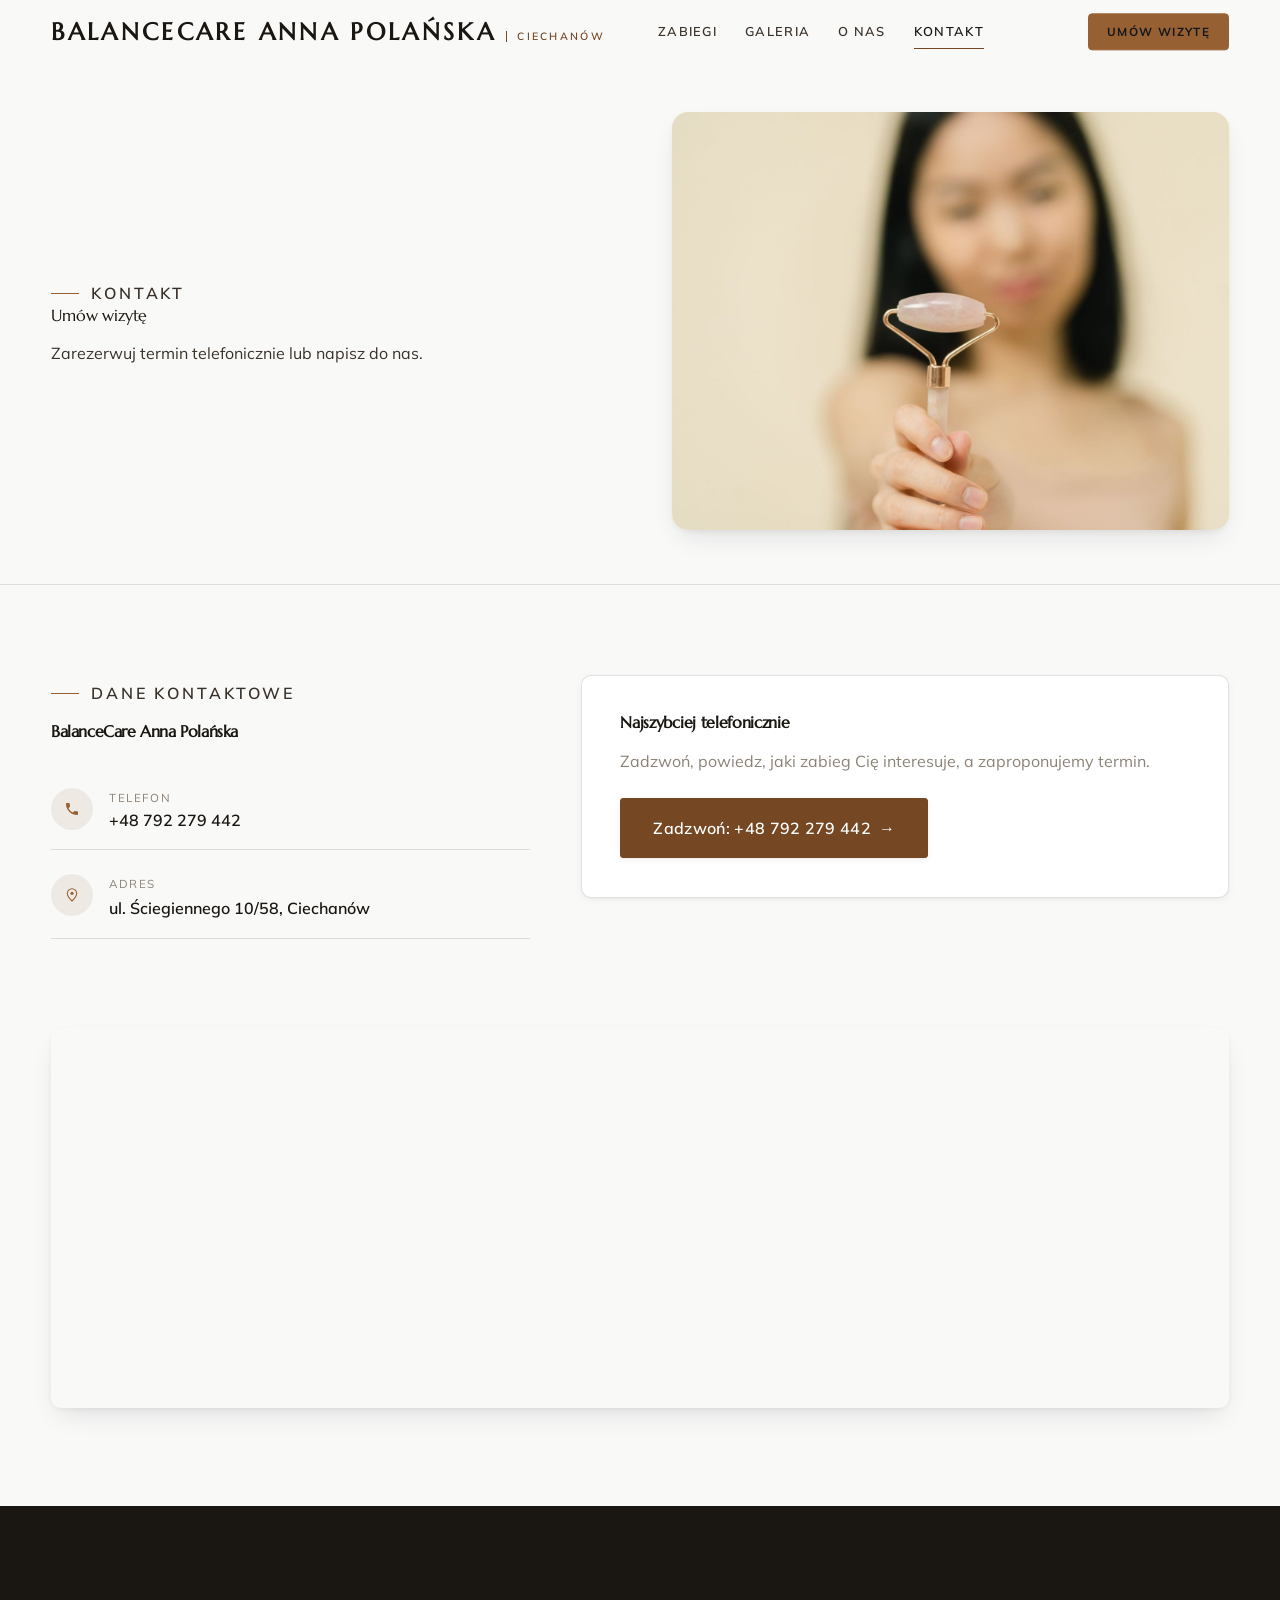
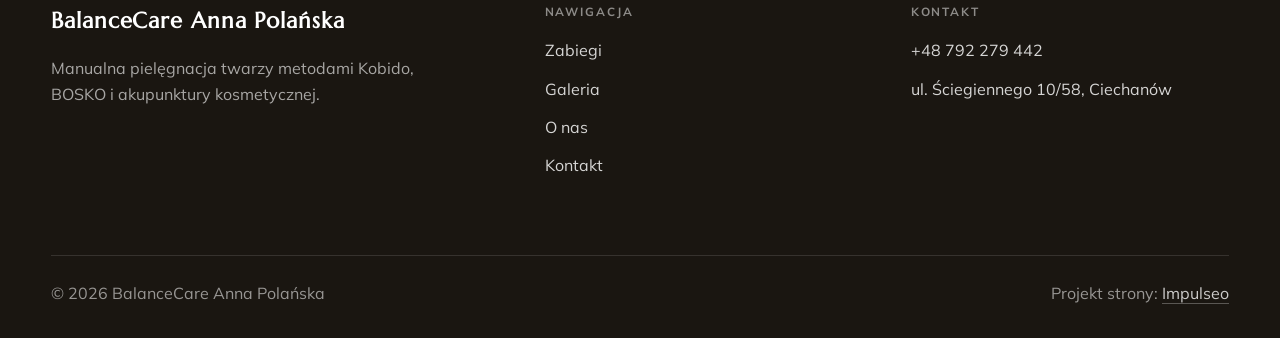
==== commit 62dfe8c3: "Stopka: podpis Impulseo z linkiem + poprawka znikajacego napisu w naglowku" ====
--- a/kontakt.html
+++ b/kontakt.html
@@ -83,7 +83,7 @@
     </div>
     <div class="foot-bot">
       <span>© 2026 BalanceCare Anna Polańska</span>
-      <span>Projekt strony: Krzysztof Brzeziński</span>
+      <span>Projekt strony: <a class="foot-credit" href="https://impulseo.pl" target="_blank" rel="noopener">Impulseo</a></span>
     </div>
   </div>
 </footer>
--- a/assets/styles.css
+++ b/assets/styles.css
@@ -1,7 +1,7 @@
 /* ============================================================
    STOLBASZ — premium, architektoniczny B2B fit-out
    Jasna paleta, zero brązu. System wg premium-web-craft.
-   Projekt strony: Krzysztof Brzeziński
+   Projekt strony: Impulseo (impulseo.pl)
    ============================================================ */
 
 :root{
@@ -608,3 +608,19 @@
 
 /* === auto-paleta ze zdjęć klienta (dopasowanie do estetyki socials) === */
 :root{--accent:#976032;--accent-d:#754722;--accent-soft:rgba(151,96,50,0.10);--paper:#F9F9F8;--paper-2:#EFEEED;--paper-3:#E8E7E5;}
+
+
+/* ====== IMPULSEO-FIX-20260731 ======================================================
+   1) PODPIS w stopce jest teraz linkiem do impulseo.pl - ma być widocznie klikalny.
+   2) ŻYWY NAGŁÓWEK: warstwa przenikających kadrów (.mt-hero-layer) miała z-index:1, więc
+      lądowała NAD przyciemnieniem hero, a w rodzinie „fachowcy" nawet nad panelem z tekstem
+      (.hf-panel nie miał własnego z-index). Efekt: przy zmianie zdjęcia napis znikał i wracał.
+      Teraz warstwa idzie tam, gdzie zdjęcie tła (z-index:-2), a treść nagłówka dostaje twardy
+      z-index:3. Zmieniają się WYŁĄCZNIE zdjęcia w tle - napis stoi nieruchomo.
+      (hero-cine celowo pominięte: tam img ma z-index:0 i układ był poprawny.) */
+.foot-bot a.foot-credit{color:rgba(255,255,255,.78);text-decoration:none;border-bottom:1px solid rgba(255,255,255,.28)}
+.foot-bot a.foot-credit:hover{color:#fff;border-bottom-color:#fff}
+.hero-fach > img.mt-hero-layer,.hero-gastro > img.mt-hero-layer,.hero-auto > img.mt-hero-layer,
+.hero-dom > img.mt-hero-layer,.hero-studio > img.mt-hero-layer{z-index:-2}
+.hf-panel,.hf-inner,.hd-panel,.hk-panel,.ha-inner,.hs-inner,.hg-inner{position:relative;z-index:3}
+/* ====== koniec IMPULSEO-FIX-20260731 ====== */
